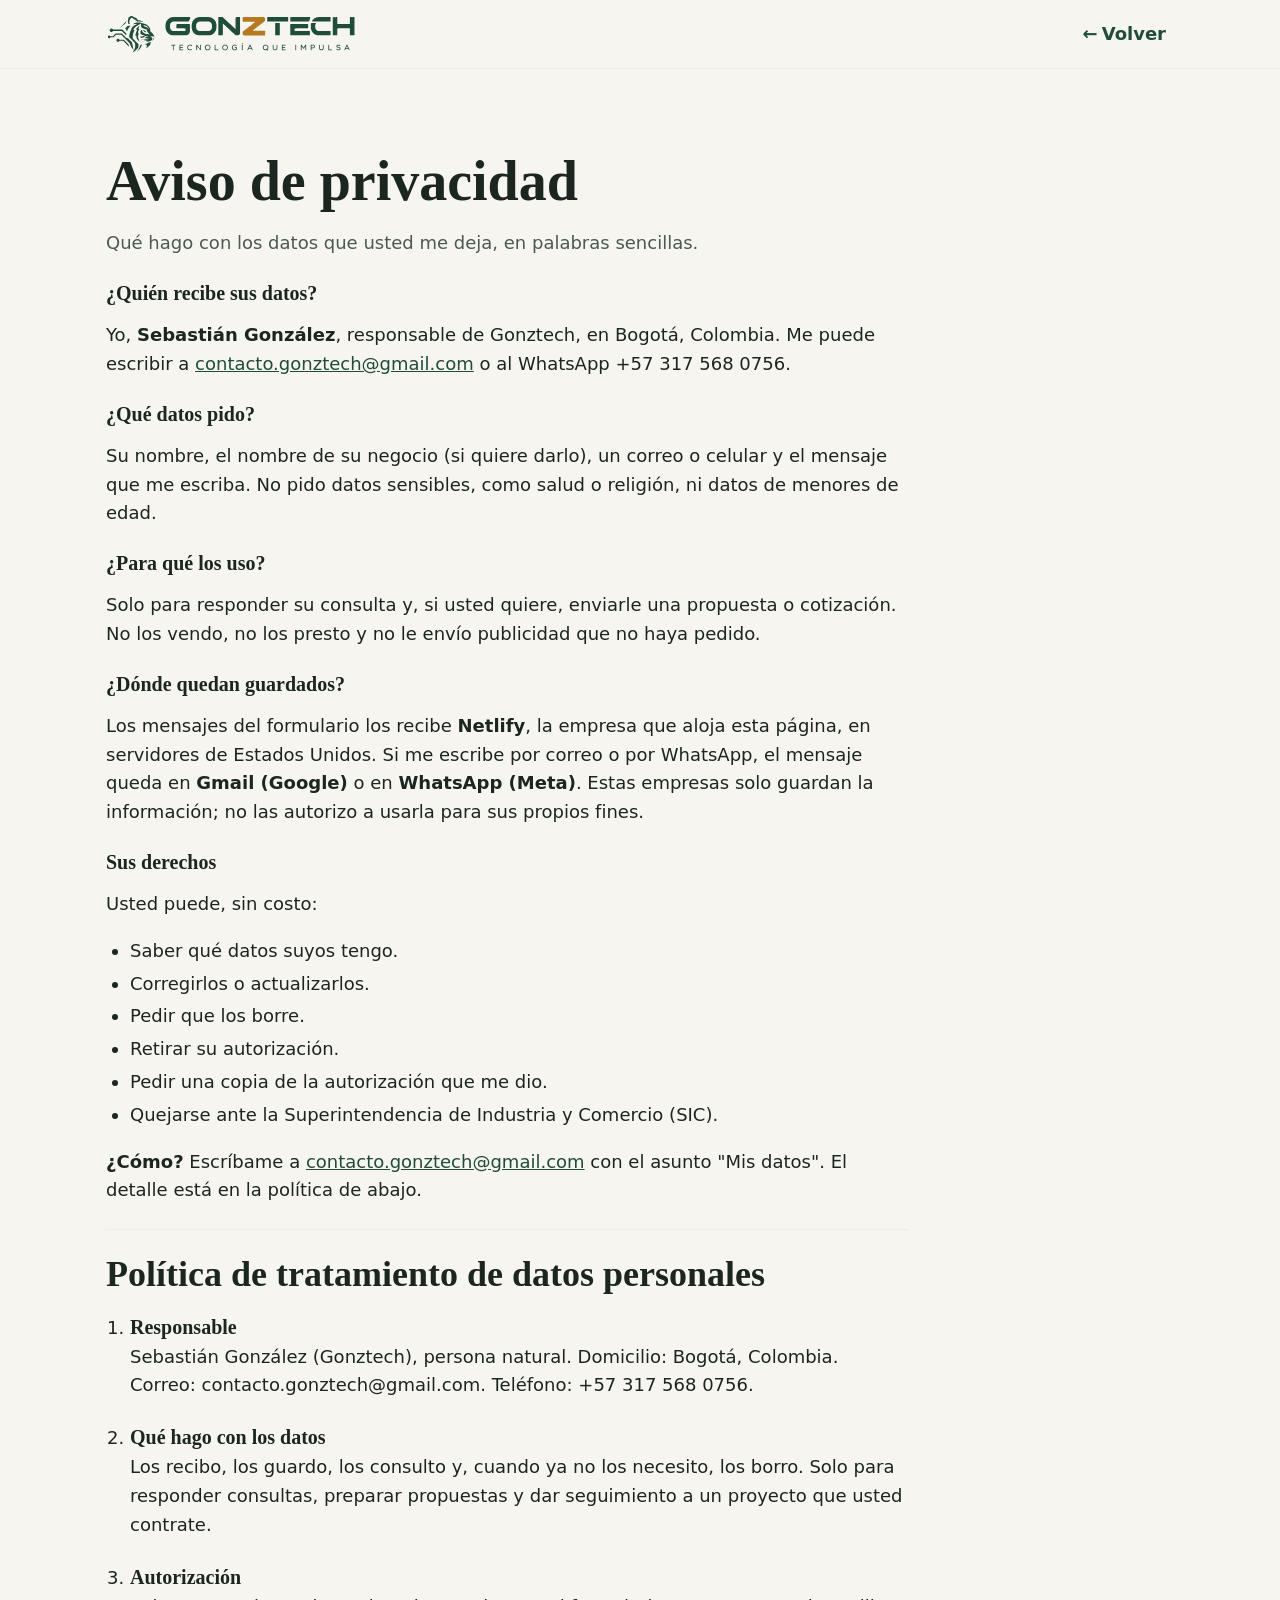
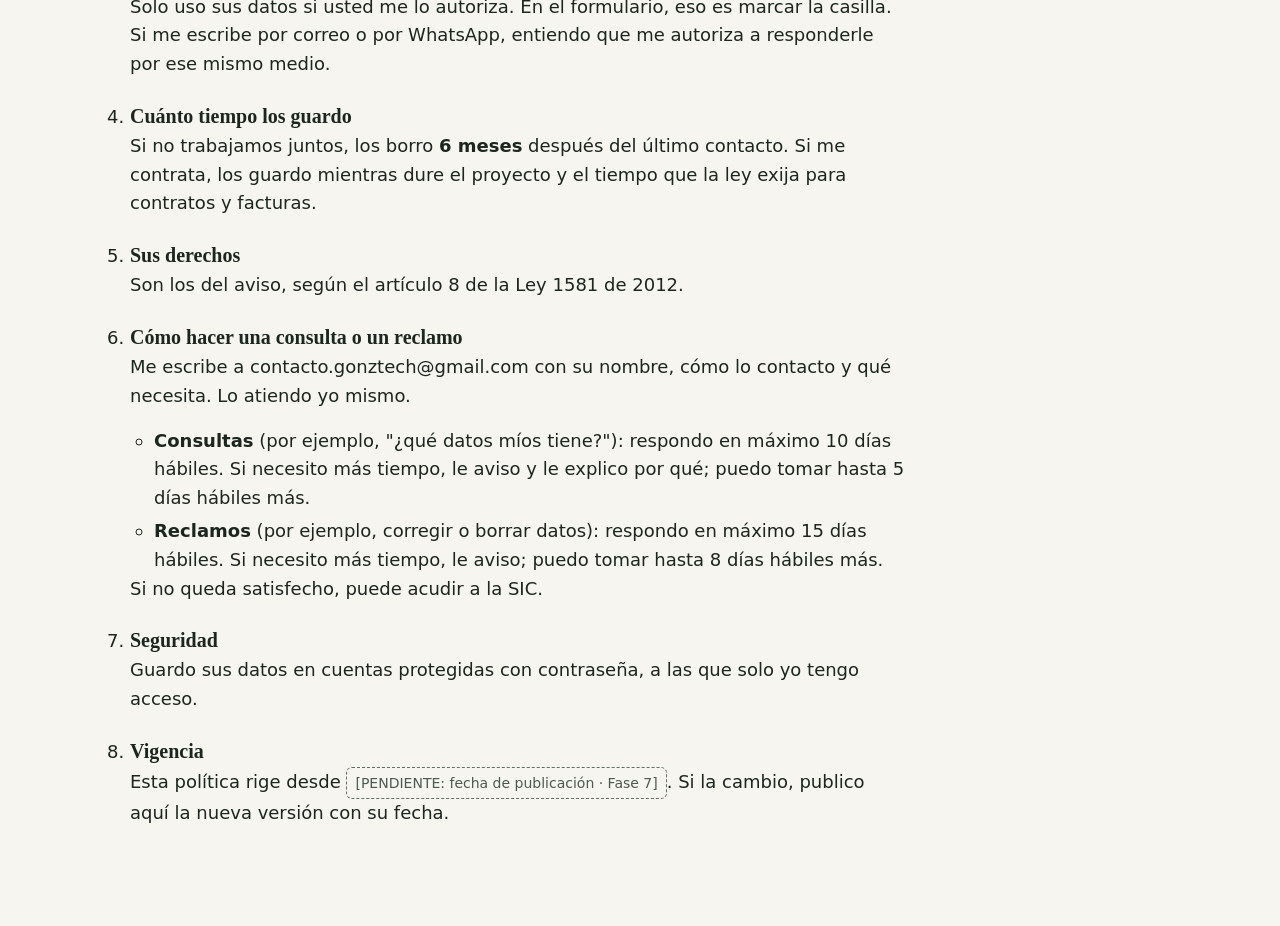
==== privacidad.html @ 0b32bffa "Página de presentación de Gonztech" ====
<!doctype html>
<html lang="es">
<head>
  <meta charset="utf-8">
  <meta name="viewport" content="width=device-width, initial-scale=1">
  <title>Aviso de privacidad – Gonztech</title>
  <meta name="description" content="Qué hace Sebastián González (Gonztech) con los datos que usted deja en la página, sus derechos y cómo ejercerlos.">
  <link rel="icon" href="img/favicon.svg" type="image/svg+xml">
  <link rel="stylesheet" href="css/estilos.css">
</head>
<body>
  <!-- Aviso de privacidad (HU-14) y política de tratamiento de datos (CC-08), según la Ley 1581 de 2012
       y el Decreto 1377 de 2013. Texto aprobado por Sebastián; pendiente revisión de un abogado (Fase 7). -->
  <a class="saltar" href="#contenido">Saltar al contenido</a>

  <header class="encabezado">
    <div class="contenedor encabezado__fila">
      <a class="marca" href="index.html">
        <img class="marca__logo" src="img/logo-tigre.svg" alt="" width="50" height="40">
        <!-- Nombre y eslogan calcados de la imagen de Sebastián (CC-10). El eslogan solo se ve en computador:
             en celular quedaría de unos 5 px y no se leería. -->
        <span class="marca__texto">
          <img class="marca__nombre" src="img/nombre.svg" alt="Gonztech" width="140" height="16">
          <img class="marca__eslogan" src="img/eslogan.svg" alt="Tecnología que impulsa" width="140" height="9">
        </span>
      </a>
      <a class="enlace-volver" href="index.html"><span aria-hidden="true">←</span> Volver<span class="solo-lector"> al inicio</span></a>
    </div>
  </header>

  <main id="contenido" class="seccion" tabindex="-1">
    <div class="contenedor legal">
      <h1>Aviso de privacidad</h1>
      <p class="seccion__intro">Qué hago con los datos que usted me deja, en palabras sencillas.</p>

      <!-- AVISO (CA-14.1): responsable, finalidad, derechos y cómo ejercerlos -->
      <section aria-labelledby="t-quien">
        <h2 id="t-quien">¿Quién recibe sus datos?</h2>
        <p>Yo, <strong>Sebastián González</strong>, responsable de Gonztech, en Bogotá, Colombia. Me puede escribir a
          <a href="mailto:contacto.gonztech@gmail.com">contacto.gonztech@gmail.com</a> o al WhatsApp +57 317 568 0756.</p>
      </section>

      <section aria-labelledby="t-que">
        <h2 id="t-que">¿Qué datos pido?</h2>
        <p>Su nombre, el nombre de su negocio (si quiere darlo), un correo o celular y el mensaje que me escriba.
          No pido datos sensibles, como salud o religión, ni datos de menores de edad.</p>
      </section>

      <section aria-labelledby="t-para">
        <h2 id="t-para">¿Para qué los uso?</h2>
        <p>Solo para responder su consulta y, si usted quiere, enviarle una propuesta o cotización.
          No los vendo, no los presto y no le envío publicidad que no haya pedido.</p>
      </section>

      <section aria-labelledby="t-donde">
        <h2 id="t-donde">¿Dónde quedan guardados?</h2>
        <p>Los mensajes del formulario los recibe <strong>Netlify</strong>, la empresa que aloja esta página, en servidores de Estados Unidos.
          Si me escribe por correo o por WhatsApp, el mensaje queda en <strong>Gmail (Google)</strong> o en <strong>WhatsApp (Meta)</strong>.
          Estas empresas solo guardan la información; no las autorizo a usarla para sus propios fines.</p>
      </section>

      <section aria-labelledby="t-derechos">
        <h2 id="t-derechos">Sus derechos</h2>
        <p>Usted puede, sin costo:</p>
        <ul>
          <li>Saber qué datos suyos tengo.</li>
          <li>Corregirlos o actualizarlos.</li>
          <li>Pedir que los borre.</li>
          <li>Retirar su autorización.</li>
          <li>Pedir una copia de la autorización que me dio.</li>
          <li>Quejarse ante la Superintendencia de Industria y Comercio (SIC).</li>
        </ul>
        <p><strong>¿Cómo?</strong> Escríbame a
          <a href="mailto:contacto.gonztech@gmail.com?subject=Mis%20datos">contacto.gonztech@gmail.com</a> con el asunto "Mis datos".
          El detalle está en la política de abajo.</p>
      </section>

      <!-- POLÍTICA DE TRATAMIENTO (CC-08): contenido del artículo 13 del Decreto 1377 de 2013 -->
      <section class="legal__politica" aria-labelledby="politica">
        <h2 id="politica">Política de tratamiento de datos personales</h2>
        <ol class="legal__puntos">
          <li>
            <h3>Responsable</h3>
            <p>Sebastián González (Gonztech), persona natural. Domicilio: Bogotá, Colombia.
              Correo: contacto.gonztech@gmail.com. Teléfono: +57 317 568 0756.</p>
          </li>
          <li>
            <h3>Qué hago con los datos</h3>
            <p>Los recibo, los guardo, los consulto y, cuando ya no los necesito, los borro.
              Solo para responder consultas, preparar propuestas y dar seguimiento a un proyecto que usted contrate.</p>
          </li>
          <li>
            <h3>Autorización</h3>
            <p>Solo uso sus datos si usted me lo autoriza. En el formulario, eso es marcar la casilla.
              Si me escribe por correo o por WhatsApp, entiendo que me autoriza a responderle por ese mismo medio.</p>
          </li>
          <li>
            <h3>Cuánto tiempo los guardo</h3>
            <p>Si no trabajamos juntos, los borro <strong>6 meses</strong> después del último contacto.
              Si me contrata, los guardo mientras dure el proyecto y el tiempo que la ley exija para contratos y facturas.</p>
          </li>
          <li>
            <h3>Sus derechos</h3>
            <p>Son los del aviso, según el artículo 8 de la Ley 1581 de 2012.</p>
          </li>
          <li>
            <h3>Cómo hacer una consulta o un reclamo</h3>
            <p>Me escribe a contacto.gonztech@gmail.com con su nombre, cómo lo contacto y qué necesita. Lo atiendo yo mismo.</p>
            <ul>
              <li><strong>Consultas</strong> (por ejemplo, "¿qué datos míos tiene?"): respondo en máximo 10 días hábiles.
                Si necesito más tiempo, le aviso y le explico por qué; puedo tomar hasta 5 días hábiles más.</li>
              <li><strong>Reclamos</strong> (por ejemplo, corregir o borrar datos): respondo en máximo 15 días hábiles.
                Si necesito más tiempo, le aviso; puedo tomar hasta 8 días hábiles más.</li>
            </ul>
            <p>Si no queda satisfecho, puede acudir a la SIC.</p>
          </li>
          <li>
            <h3>Seguridad</h3>
            <!-- Si Sebastián activa la verificación en dos pasos en el Gmail, se puede decir aquí. -->
            <p>Guardo sus datos en cuentas protegidas con contraseña, a las que solo yo tengo acceso.</p>
          </li>
          <li>
            <h3>Vigencia</h3>
            <p>Esta política rige desde <span class="pendiente">[PENDIENTE: fecha de publicación · Fase 7]</span>.
              Si la cambio, publico aquí la nueva versión con su fecha.</p>
          </li>
        </ol>
      </section>
    </div>
  </main>
</body>
</html>
---- css/estilos.css ----
/* =========================================================
   Estilos de la página de Sebastián González
   Orden del archivo:
     1. Variables (colores, letras, espacios)  → arquitectura.md §4
     2. Base (lo que aplica a toda la página)
     3. Utilidades (piezas reutilizables)
     4. Encabezado
     5. Secciones
     6. Pie de página
     7. Pantallas más grandes (tablet y computador)
   Regla: se escribe primero para celular y luego se AGREGA
   lo de pantallas grandes con @media (min-width: ...).
   ========================================================= */


/* ---------- 1. VARIABLES · tono Bosque (ADR-007) ---------- */
/* Para cambiar un color en toda la página, se cambia SOLO aquí. */
:root {
  /* Colores (contrastes verificados con WCAG 2.1) */
  --color-primario: #1F4D3A;      /* verde bosque · 9,6:1 con texto blanco */
  --color-texto: #1C2620;         /* 14,3:1 sobre el fondo */
  --color-texto-suave: #4B5A52;   /* 6,7:1 sobre el fondo */
  --color-fondo: #F7F5EF;         /* crema */
  --color-fondo-alterno: #ECEEE3; /* secciones alternas */
  --color-acento: #B7791F;        /* dorado: SOLO adornos, NUNCA texto (CA-00.6) */
  --color-borde: #5F6F66;         /* bordes de campos · 4,9:1 */
  --color-error: #B42318;         /* mensajes de error · 6,0:1 */
  --color-blanco: #FFFFFF;

  /* Letras: fuentes que ya trae cada dispositivo (ADR-005) */
  --fuente: system-ui, -apple-system, "Segoe UI", Roboto, sans-serif;
  --fuente-titulos: Georgia, "Times New Roman", serif;
  --texto-base: 1rem;                          /* 16 px */
  --titulo-1: clamp(2.1rem, 7vw, 3.5rem);      /* crece con la pantalla, entre un mínimo y un máximo */
  --titulo-2: clamp(1.5rem, 4.5vw, 2.25rem);
  --titulo-3: 1.25rem;

  /* Espacios: una sola escala para que todo se vea ordenado */
  --espacio-1: 4px;
  --espacio-2: 8px;
  --espacio-3: 16px;
  --espacio-4: 24px;
  --espacio-5: 48px;
  --espacio-6: 80px;

  /* Medidas */
  --ancho-max: 1100px;  /* el contenido no se estira más que esto en pantallas grandes */
  --toque-min: 44px;    /* tamaño mínimo para tocar con el dedo */
  --radio: 16px;        /* tarjetas */
  --radio-pildora: 999px; /* botones redondeados */
  --alto-encabezado: 68px;
  --tamano-flotante: 56px; /* botón flotante de WhatsApp: más grande que el mínimo de 44 px */
}


/* ---------- 2. BASE ---------- */

/* box-sizing: el ancho de una caja INCLUYE su borde y su relleno.
   Evita que las cajas se salgan de la pantalla (CA-00.2). */
*,
*::before,
*::after {
  box-sizing: border-box;
}

html {
  /* Al ir a #servicios, deja espacio para que el encabezado fijo no tape el título */
  scroll-padding-top: calc(var(--alto-encabezado) + var(--espacio-3));
}

/* Desplazamiento suave, solo si la persona no pidió "reducir movimiento" en su dispositivo */
@media (prefers-reduced-motion: no-preference) {
  html { scroll-behavior: smooth; }
}

body {
  margin: 0;
  font-family: var(--fuente);
  font-size: var(--texto-base);
  line-height: 1.6;
  color: var(--color-texto);
  background-color: var(--color-fondo);
  overflow-wrap: break-word; /* palabras muy largas se parten en vez de salirse */
}

h1, h2, h3 {
  font-family: var(--fuente-titulos);
  line-height: 1.15;
  color: var(--color-texto);
  margin: 0 0 var(--espacio-3);
}
h1 { font-size: var(--titulo-1); }
h2 { font-size: var(--titulo-2); }
h3 { font-size: var(--titulo-3); }

/* La palabra destacada de un título va en cursiva verde: "hecha con <em>cuidado</em>" */
h1 em, h2 em {
  font-style: italic;
  color: var(--color-primario);
}

p { margin: 0 0 var(--espacio-3); }

img, svg {
  max-width: 100%; /* una imagen nunca es más ancha que su contenedor */
  height: auto;
  display: block;
}

a { color: var(--color-primario); }

/* Contorno visible al navegar con teclado (RNF-03).
   :focus-visible solo aparece con teclado, no al tocar con el dedo. */
:focus-visible {
  outline: 3px solid var(--color-primario);
  outline-offset: 3px;
}

/* <main> recibe el foco desde "Saltar al contenido"; no necesita contorno */
main:focus { outline: none; }


/* ---------- 3. UTILIDADES ---------- */

/* Centra el contenido y le da margen a los lados en celular */
.contenedor {
  max-width: var(--ancho-max);
  margin-inline: auto;
  padding-inline: var(--espacio-3);
}

/* Enlace "Saltar al contenido" (CA-00.3):
   escondido fuera de la pantalla hasta que recibe el foco con Tab */
.saltar {
  position: absolute;
  left: var(--espacio-3);
  top: -100px;
  z-index: 100;
  padding: var(--espacio-2) var(--espacio-3);
  background: var(--color-primario);
  color: var(--color-blanco);
  font-weight: 600;
  border-radius: 8px;
  text-decoration: none;
}
.saltar:focus {
  top: var(--espacio-2);
}

/* Texto solo para lectores de pantalla: existe para el lector, pero no ocupa espacio en pantalla.
   (No se usa display:none porque eso también lo esconde del lector.) */
.solo-lector {
  position: absolute;
  width: 1px;
  height: 1px;
  margin: -1px;
  padding: 0;
  overflow: hidden;
  clip: rect(0 0 0 0);
  white-space: nowrap;
  border: 0;
}

/* Marca de contenido pendiente. Solo en la versión de prueba: debe desaparecer antes de publicar. */
.pendiente {
  display: inline-block;
  padding: var(--espacio-1) var(--espacio-2);
  border: 1px dashed var(--color-borde);
  border-radius: 6px;
  color: var(--color-texto-suave);
  font-size: 0.875rem;
}


/* Botones: enlaces con forma de píldora y área de toque de al menos 44 px */
.boton {
  display: inline-flex;
  align-items: center;
  justify-content: center;
  gap: var(--espacio-2);
  min-height: var(--toque-min);
  padding: 10px var(--espacio-4);
  border-radius: var(--radio-pildora);
  font-weight: 600;
  text-decoration: none;
  line-height: 1.2;
}

/* Principal: verde de la marca con texto blanco (9,6:1). También es el de WhatsApp. */
.boton--principal {
  background-color: var(--color-primario);
  color: var(--color-blanco);
}
.boton--principal:hover { background-color: #173D2E; } /* un poco más oscuro al pasar el mouse */

/* Secundario: solo borde */
.boton--borde {
  border: 2px solid var(--color-primario);
  color: var(--color-primario);
}
.boton--borde:hover { background-color: var(--color-fondo-alterno); }

.boton__icono {
  width: 20px;
  height: 20px;
  fill: currentColor; /* toma el mismo color del texto del botón */
  flex-shrink: 0;
}


/* ---------- 4. ENCABEZADO ---------- */

/* position: sticky = se queda pegado arriba al bajar por la página */
.encabezado {
  position: sticky;
  top: 0;
  z-index: 50;
  background-color: var(--color-fondo);
  border-bottom: 1px solid var(--color-fondo-alterno);
}

.encabezado__fila {
  display: flex;
  align-items: center;
  justify-content: space-between;
  min-height: var(--alto-encabezado);
}

.marca {
  display: flex;
  align-items: center;
  gap: var(--espacio-2);
  min-height: var(--toque-min);
  font-weight: 700;
  color: var(--color-primario);
  text-decoration: none;
}

/* Logo de Gonztech (CC-10): tigre + nombre. El eslogan aparece solo en computador (ver §7). */
.marca__logo {
  width: 50px;
  height: 40px;
  flex-shrink: 0;
}
.marca__texto { display: flex; flex-direction: column; gap: 4px; }
.marca__nombre { width: auto; height: 16px; }
.marca__eslogan { display: none; width: auto; height: 9px; }

/* Enlace "← Volver" de las páginas secundarias: corto para que quepa al lado del nombre en celular */
.enlace-volver {
  display: inline-flex;
  align-items: center;
  gap: var(--espacio-1);
  min-height: var(--toque-min);
  padding: 0 var(--espacio-2);
  font-weight: 600;
  color: var(--color-primario);
  text-decoration: none;
}
.enlace-volver:hover { text-decoration: underline; }

/* ----- Menú (HU-04) ----- */

/* SIN JavaScript: los enlaces se muestran siempre, en una fila que baja de renglón si no cabe (CA-04.5) */
.encabezado__fila { flex-wrap: wrap; }

/* Sin JavaScript el encabezado es más alto (dos filas de enlaces); si siguiera pegado arriba
   taparía los títulos al saltar a una sección. Por eso, sin JS, no se queda pegado. */
html:not(.js) .encabezado { position: static; }

.menu {
  display: flex;
  flex-wrap: wrap;
  gap: 0 var(--espacio-3);
  list-style: none;
  margin: 0;
  padding: 0;
}

.menu a {
  display: flex;
  align-items: center;
  min-height: var(--toque-min); /* área de toque de 44 px */
  color: var(--color-texto);
  text-decoration: none;
}
.menu a:hover { color: var(--color-primario); text-decoration: underline; }

/* Botón del menú en celular */
.menu-boton {
  display: inline-flex;
  align-items: center;
  gap: var(--espacio-2);
  min-height: var(--toque-min);
  padding: 0 var(--espacio-3);
  border: 1px solid var(--color-borde);
  border-radius: var(--radio-pildora);
  background: none;
  color: var(--color-primario);
  font: inherit;
  font-weight: 600;
  cursor: pointer;
}
.menu-boton[hidden] { display: none; } /* respeta el atributo hidden aunque arriba diga display */
.menu-boton__icono { width: 20px; height: 20px; }

/* CON JavaScript, en celular: la lista se esconde y aparece como un panel debajo del encabezado */
.js .menu {
  display: none;
}
.js .menu.menu--abierto {
  display: flex;
  flex-direction: column;
  position: absolute; /* se ubica respecto al encabezado (que es sticky) */
  top: 100%;
  left: 0;
  right: 0;
  padding: var(--espacio-2) var(--espacio-3) var(--espacio-3);
  background-color: var(--color-fondo);
  border-bottom: 1px solid var(--color-fondo-alterno);
  box-shadow: 0 8px 16px rgba(0, 0, 0, 0.08);
}
.js .menu.menu--abierto a {
  border-bottom: 1px solid var(--color-fondo-alterno);
}


/* ---------- 5. SECCIONES ---------- */

.seccion {
  padding-block: var(--espacio-5);
}

/* Fondo alterno para separar visualmente una sección de la siguiente */
.seccion--alterna {
  background-color: var(--color-fondo-alterno);
}

/* Párrafo corto debajo del título de una sección */
.seccion__intro {
  color: var(--color-texto-suave);
  max-width: 60ch;
  margin-bottom: var(--espacio-4);
}

/* ----- Tarjetas (Servicios HU-05; se reutilizan en otras secciones) ----- */
/* Grid: en celular una columna; en pantallas más anchas, 2 y 3 columnas (ver §7) */
.tarjetas {
  display: grid;
  gap: var(--espacio-3);
  list-style: none;
  margin: 0;
  padding: 0;
}

.tarjeta {
  background-color: var(--color-fondo);
  border-top: 4px solid var(--color-primario);
  border-radius: var(--radio);
  padding: var(--espacio-4);
}
.tarjeta h3 { margin-bottom: var(--espacio-2); }
.tarjeta p { margin: 0; color: var(--color-texto-suave); }
.tarjeta .pendiente { margin-top: var(--espacio-3); }

/* Tarjeta destacada (NFC): fondo verde muy claro y ocupa todas las columnas del grid */
.tarjeta--destacada {
  grid-column: 1 / -1; /* "de la primera a la última columna" */
  background-color: var(--color-fondo);
  border: 2px solid var(--color-primario);
  border-top-width: 4px;
}
/* ".tarjeta .tarjeta__nota" pesa más que ".tarjeta p", así le gana al margin: 0 de arriba */
.tarjeta .tarjeta__nota {
  margin-top: var(--espacio-2);
  font-size: 0.875rem;
}

/* Bloque "¿Necesita algo más grande?" debajo de las tarjetas de Servicios */
.servicios__mas {
  display: flex;
  flex-direction: column;
  align-items: flex-start;
  gap: var(--espacio-3);
  margin-top: var(--espacio-4);
  padding: var(--espacio-4);
  border: 2px dashed var(--color-borde);
  border-radius: var(--radio);
}
.servicios__mas h3 { margin-bottom: var(--espacio-2); }
.servicios__mas p { margin: 0; color: var(--color-texto-suave); max-width: 60ch; }

/* Íconos de línea: se dibujan con el borde (stroke), no con relleno */
.tarjeta__icono {
  width: 40px;
  height: 40px;
  margin-bottom: var(--espacio-3);
  fill: none;
  stroke: var(--color-primario);
  stroke-width: 1.6;
  stroke-linecap: round;
  stroke-linejoin: round;
}

/* ----- Compromisos (Cómo trabajo, HU-06) ----- */
.compromisos {
  display: grid;
  gap: var(--espacio-4);
  list-style: none;
  margin: 0;
  padding: 0;
}

/* Cada compromiso deja espacio a la izquierda para el check */
.compromiso {
  position: relative;
  padding-left: calc(36px + var(--espacio-3));
}

/* El check verde en círculo se dibuja con CSS (::before), sin imágenes.
   Es decorativo: el lector de pantalla no lo lee. */
.compromiso::before {
  content: "";
  position: absolute;
  left: 0;
  top: 2px;
  width: 36px;
  height: 36px;
  border-radius: 50%;
  background-color: var(--color-primario);
  /* Un check blanco dibujado como imagen SVG dentro del CSS */
  background-image: url("data:image/svg+xml,%3Csvg xmlns='http://www.w3.org/2000/svg' viewBox='0 0 24 24'%3E%3Cpath d='m6 12.5 4 4 8-9' fill='none' stroke='%23fff' stroke-width='2.5' stroke-linecap='round' stroke-linejoin='round'/%3E%3C/svg%3E");
  background-size: 22px;
  background-position: center;
  background-repeat: no-repeat;
}
.compromiso h3 { margin-bottom: var(--espacio-1); }
.compromiso p { margin: 0; color: var(--color-texto-suave); }

/* ----- Proceso (HU-07): línea de tiempo ----- */
/* counter-reset crea un contador llamado "paso" que empieza en 0 */
.proceso {
  list-style: none; /* quitamos los números normales; ponemos los nuestros en círculos */
  margin: 0;
  padding: 0;
  counter-reset: paso;
}

/* En celular: pasos uno debajo del otro, con el círculo a la izquierda (CA-07.2) */
.paso {
  position: relative;
  padding-left: calc(44px + var(--espacio-3));
  padding-bottom: var(--espacio-4);
  counter-increment: paso; /* cada paso suma 1 al contador */
}
.paso:last-child { padding-bottom: 0; }

/* El círculo con el número */
.paso::before {
  content: counter(paso); /* muestra el valor del contador: 1, 2, 3… */
  position: absolute;
  left: 0;
  top: 0;
  display: flex;
  align-items: center;
  justify-content: center;
  width: 44px;
  height: 44px;
  border-radius: 50%;
  background-color: var(--color-primario);
  color: var(--color-blanco);
  font-family: var(--fuente-titulos);
  font-weight: 700;
  font-size: 1.25rem;
}

/* La línea que une un círculo con el siguiente (no va en el último paso) */
.paso:not(:last-child)::after {
  content: "";
  position: absolute;
  left: 21px;   /* centro del círculo: 44 / 2 − 1 */
  top: 44px;
  bottom: 0;
  width: 2px;
  background-color: var(--color-acento); /* dorado: es solo un adorno, no texto (CA-00.6) */
}

.paso h3 { margin-bottom: var(--espacio-1); padding-top: 8px; }
.paso p { margin: 0; color: var(--color-texto-suave); }

/* ----- Proyectos (HU-08) ----- */
.proyectos {
  display: grid;
  gap: var(--espacio-4);
  list-style: none;
  margin: 0;
  padding: 0;
}

.proyecto {
  display: flex;
  flex-direction: column;
  overflow: hidden; /* para que la imagen respete las esquinas redondeadas */
  background-color: var(--color-fondo);
  border: 1px solid var(--color-fondo-alterno);
  border-radius: var(--radio);
}

/* Zona de la imagen: misma altura en todas las tarjetas */
.proyecto__imagen {
  aspect-ratio: 16 / 10;
  background-color: var(--color-primario);
}
.proyecto__imagen > img {
  width: 100%;
  height: 100%;
  object-fit: cover;
}

/* Variante con 3 capturas de celular, una al lado de la otra */
.proyecto__imagen--celulares {
  display: flex;
  justify-content: center;
  align-items: center;
  gap: 4%;
  padding: 5% 6% 0;
  overflow: hidden;
  background-color: var(--color-fondo-alterno);
}
.proyecto__imagen--celulares > img {
  width: 30%;
  height: auto;
  align-self: flex-start;
  border-radius: 12px 12px 0 0;
  box-shadow: 0 6px 18px rgba(0, 0, 0, 0.18);
}
/* La del medio un poco más arriba, para que se vea como un abanico */
.proyecto__imagen--celulares > img:nth-child(2) { margin-top: -3%; }

.proyecto__texto { padding: var(--espacio-4); }
.proyecto__texto h3 { margin-bottom: var(--espacio-3); }
.proyecto__texto p { color: var(--color-texto-suave); margin-bottom: var(--espacio-2); }
.proyecto__texto p:last-child { margin-bottom: 0; }
.proyecto__texto strong { color: var(--color-texto); }

/* Etiqueta pequeña sobre el título: "Demo · Restaurante".
   ".proyecto__texto .proyecto__etiqueta" le gana al color de ".proyecto__texto p" */
.proyecto__texto .proyecto__etiqueta {
  font-size: 0.8rem;
  font-weight: 700;
  letter-spacing: 0.06em;
  text-transform: uppercase;
  color: var(--color-primario);
}

/* Enlace "Ver las pantallas" al final del texto de una tarjeta de proyecto (HU-09) */
.proyecto__texto .boton { margin-top: var(--espacio-3); }

/* ----- Página de detalle de un proyecto (HU-09) ----- */
.proyecto__etiqueta-sola {
  font-size: 0.8rem;
  font-weight: 700;
  letter-spacing: 0.06em;
  text-transform: uppercase;
  color: var(--color-primario);
}

/* Las pantallas: 1 columna en celular, 2 en tablet y 4 en computador (ver §7) */
.pantallas {
  display: grid;
  gap: var(--espacio-5) var(--espacio-4);
  list-style: none;
  margin: 0 0 var(--espacio-5);
  padding: 0;
}
.pantalla img {
  width: 100%;
  max-width: 320px;
  margin-inline: auto;
  margin-bottom: var(--espacio-3);
  border-radius: 16px;
  box-shadow: 0 8px 24px rgba(0, 0, 0, 0.15);
}
.pantalla h2 { font-size: var(--titulo-3); margin-bottom: var(--espacio-1); }
.pantalla p { margin: 0; color: var(--color-texto-suave); }

/* Título de un bloque que no es una sección completa */
.titulo-pequeno { font-size: var(--titulo-3); margin-bottom: var(--espacio-2); }

/* ----- Portada (HU-01) ----- */
/* En celular: una columna. Primero el texto (lo importante) y el emblema debajo. */
.portada {
  padding-top: var(--espacio-4);
}

.portada__grid {
  display: grid;
  gap: var(--espacio-5);
  align-items: center;
}

.portada__linea {
  color: var(--color-texto-suave);
  font-weight: 600;
}

.portada__frase {
  font-size: 1.2rem;
  max-width: 34ch; /* "ch" = ancho de un carácter: líneas de unas 34 letras se leen mejor */
}

.portada__acciones {
  display: flex;
  flex-wrap: wrap; /* si no caben lado a lado, el segundo botón baja */
  gap: var(--espacio-3);
  margin-top: var(--espacio-4);
}

.portada__emblema {
  width: 100%;
  max-width: 280px;
  justify-self: center;
}


/* ----- Sobre mí (HU-10) ----- */
/* En celular: el emblema pequeño arriba, como firma, y el texto debajo. */
.sobre-mi {
  display: grid;
  gap: var(--espacio-4);
}

.sobre-mi__emblema {
  width: 100%;
  max-width: 160px; /* más pequeño que en la portada para no repetirlo igual */
}

.sobre-mi__entrada {
  font-family: var(--fuente-titulos);
  font-size: 1.25rem;
  color: var(--color-texto);
}

.sobre-mi__lista {
  display: grid;
  gap: var(--espacio-3);
  list-style: none;
  margin: 0;
  padding: 0;
}
.sobre-mi__lista strong { color: var(--color-texto); }
/* Líneas de máximo unas 65 letras: en computador el texto no se estira de lado a lado */
.sobre-mi > div { max-width: 65ch; }


/* ----- Contacto (HU-11) ----- */
/* En celular: una tarjeta debajo de la otra. Desde 768 px: las dos lado a lado (ver §7). */
.contacto__medios {
  display: grid;
  gap: var(--espacio-3);
  list-style: none;
  margin: 0 0 var(--espacio-5);
  padding: 0;
}
.contacto__medio { display: flex; flex-direction: column; align-items: flex-start; gap: var(--espacio-2); }
.contacto__medio h3 { margin: 0; }
/* El dato se ve grande y se puede seleccionar y copiar (CA-11.3).
   overflow-wrap: si el correo no cabe en un celular angosto, se parte en vez de salirse de la tarjeta */
.contacto__dato {
  margin: 0;
  font-size: 1.15rem;
  font-weight: 600;
  color: var(--color-texto);
  overflow-wrap: anywhere;
  user-select: text;
}
.contacto__medio .boton { margin-top: var(--espacio-2); }


/* ----- Formulario (HU-12 y HU-13) ----- */
.formulario-caja {
  max-width: 640px;
  padding: var(--espacio-4);
  background-color: var(--color-fondo);
  border: 1px solid var(--color-fondo-alterno);
  border-radius: var(--radio);
}
.formulario-caja h3 { margin-bottom: var(--espacio-1); }
.formulario__intro { color: var(--color-texto-suave); margin-bottom: var(--espacio-4); }

.formulario { display: grid; gap: var(--espacio-4); }

.campo { display: grid; gap: var(--espacio-1); }
.campo label { font-weight: 600; color: var(--color-texto); }
.campo__nota { font-weight: 400; color: var(--color-texto-suave); font-size: 0.9em; }
.campo__ayuda { margin: 0; font-size: 0.875rem; color: var(--color-texto-suave); }

/* Campos: borde de 4,9:1 (mínimo 3:1 para controles), 44 px de alto y letra de 16 px:
   con menos de 16 px, el iPhone hace zoom solo al tocar el campo */
.campo input,
.campo select,
.campo textarea {
  width: 100%;
  min-height: var(--toque-min);
  padding: 10px 12px;
  border: 1px solid var(--color-borde);
  border-radius: 10px;
  background-color: var(--color-blanco);
  color: var(--color-texto);
  font: inherit;
  font-size: 1rem;
}
.campo textarea { resize: vertical; min-height: 140px; }

/* Campo con error: borde rojo más grueso, no solo el color (WCAG 1.4.1: el error también se dice con texto) */
.campo [aria-invalid="true"] { border: 2px solid var(--color-error); }
.campo__error {
  margin: 0;
  color: var(--color-error);
  font-size: 0.9rem;
  font-weight: 600;
}

/* Casilla de autorización: la casilla a la izquierda y el texto al lado */
.campo--casilla { grid-template-columns: auto 1fr; align-items: start; column-gap: var(--espacio-2); }
.campo--casilla input {
  width: 24px;
  min-height: 24px;
  height: 24px;
  margin: 2px 0 0;
  accent-color: var(--color-primario);
}
.campo--casilla label { font-weight: 400; }
.campo--casilla .campo__error { grid-column: 1 / -1; }

.formulario__enviar { justify-self: start; }
.formulario__enviar[disabled] { opacity: 0.7; cursor: wait; }

/* Resultado del envío: verde si salió bien, rojo si falló */
.formulario__estado:empty { display: none; }
.formulario__estado {
  padding: var(--espacio-3);
  border-radius: 10px;
  font-weight: 600;
}
.formulario__estado--exito { background-color: var(--color-fondo-alterno); color: var(--color-primario); }
.formulario__estado--error { background-color: #FBEAE8; color: var(--color-error); }
.formulario__estado a { color: inherit; }

/* Campo trampa contra robots: fuera de la vista de todos (CA-12.7) */
.trampa { display: none; }


/* ---------- 6. PIE DE PÁGINA ---------- */

.pie {
  padding-block: var(--espacio-4);
  /* Espacio extra abajo para que el botón flotante nunca tape el final del pie (CA-03.2) */
  padding-bottom: calc(var(--tamano-flotante) + var(--espacio-5));
  border-top: 1px solid var(--color-fondo-alterno);
  color: var(--color-texto-suave);
  font-size: 0.9rem;
}

/* En celular: una cosa debajo de la otra. En pantallas anchas: a los dos lados (ver §7). */
.pie__fila {
  display: flex;
  flex-direction: column;
  gap: var(--espacio-2);
}
.pie p { margin: 0; }

/* Logo completo arriba y la línea con el nombre de Sebastián debajo (CA-15.1) */
.pie__marca {
  display: flex;
  flex-direction: column;
  gap: var(--espacio-2);
  font-weight: 600;
  color: var(--color-texto);
}
.pie__logo { display: flex; align-items: center; gap: var(--espacio-2); }
.pie__logo > img { width: 60px; height: 48px; flex-shrink: 0; }
.pie__logo-texto { display: flex; flex-direction: column; gap: 5px; }
.pie__logo-texto img { width: 158px; height: auto; }

/* El enlace del aviso se agranda por dentro para que el área de toque sea de 44 px */
.pie__legal a {
  display: inline-flex;
  align-items: center;
  min-height: var(--toque-min);
}


/* ---------- BOTÓN FLOTANTE DE WHATSAPP (HU-03) ---------- */

/* position: fixed = se queda en el mismo lugar de la pantalla aunque la persona baje */
.whatsapp-flotante {
  position: fixed;
  right: var(--espacio-3);
  /* env(safe-area-inset-bottom): en iPhone sin botón de inicio, evita la barra inferior del sistema */
  bottom: calc(var(--espacio-3) + env(safe-area-inset-bottom, 0px));
  z-index: 40; /* por encima del contenido, por debajo del encabezado y su menú (50) */
  display: flex;
  align-items: center;
  justify-content: center;
  width: var(--tamano-flotante);
  height: var(--tamano-flotante);
  border-radius: 50%;
  background-color: var(--color-primario);
  color: var(--color-blanco);
  box-shadow: 0 4px 12px rgba(0, 0, 0, 0.25);
}
.whatsapp-flotante:hover { background-color: #173D2E; }
.whatsapp-flotante svg {
  width: 30px;
  height: 30px;
  fill: currentColor;
}

/* Escondido en Contacto y en el pie (lo controla main.js).
   visibility: hidden también lo saca del recorrido con Tab, así el teclado no llega a un botón invisible. */
.whatsapp-flotante--oculto {
  opacity: 0;
  visibility: hidden;
  transform: translateY(12px);
}

/* Animación suave al aparecer y desaparecer, solo si la persona no pidió reducir el movimiento */
@media (prefers-reduced-motion: no-preference) {
  .whatsapp-flotante {
    transition: opacity 0.2s, transform 0.2s, visibility 0.2s;
  }
}


/* ---------- AVISO DE PRIVACIDAD (HU-14, CC-08) ---------- */
/* Texto largo: líneas de 70 caracteres como máximo para que se lea cómodo */
.legal > * { max-width: 70ch; }
.legal section { margin-top: var(--espacio-4); }
.legal h2 { font-size: var(--titulo-3); }
.legal ul { padding-left: var(--espacio-4); }
.legal li + li { margin-top: var(--espacio-1); }
.legal__politica {
  margin-top: var(--espacio-5);
  padding-top: var(--espacio-4);
  border-top: 1px solid var(--color-fondo-alterno);
}
.legal__politica h2 { font-size: var(--titulo-2); }
.legal__puntos { padding-left: var(--espacio-4); }
.legal__puntos > li + li { margin-top: var(--espacio-4); }
.legal__puntos h3 { margin-bottom: var(--espacio-1); }

/* ---------- ANIMACIONES SUAVES (CC-11) ---------- */
/* Todo va dentro de "no-preference": si la persona pidió "reducir movimiento" en su celular,
   no se anima nada y la página se ve completa de una vez (WCAG 2.3.3). */
@media (prefers-reduced-motion: no-preference) {

  /* 1. Portada: el texto sube suave, uno detrás de otro, y el emblema aparece después.
        "both" deja el estado final aunque la animación termine. */
  .portada__texto > * { animation: subir 0.6s ease-out both; }
  .portada__texto > :nth-child(2) { animation-delay: 0.1s; }
  .portada__texto > :nth-child(3) { animation-delay: 0.2s; }
  .portada__texto > :nth-child(4) { animation-delay: 0.3s; }
  .portada__emblema { animation: aparecer 0.8s 0.35s ease-out both; }

  /* 2. Al bajar: main.js marca con .revelar lo que está más abajo y le suma .revelar--visto
        cuando entra a la pantalla. Sin JavaScript nada tiene .revelar: todo se ve normal. */
  /* "main .revelar" pesa más que .tarjeta y .proyecto, así su transición no pisa esta */
  main .revelar {
    opacity: 0;
    transform: translateY(16px);
    transition: opacity 0.6s ease-out, transform 0.6s ease-out;
  }
  main .revelar--visto { opacity: 1; transform: none; }

  /* 3. Botones y tarjetas reaccionan al pasar el mouse.
        (hover: hover) = solo en equipos con mouse; en celular el toque no deja la tarjeta "levantada". */
  .boton { transition: background-color 0.2s, transform 0.2s, box-shadow 0.2s; }
  .tarjeta,
  .proyecto { transition: transform 0.25s ease-out, box-shadow 0.25s ease-out; }

  @media (hover: hover) {
    .boton:hover { transform: translateY(-2px); box-shadow: 0 6px 14px rgba(31, 77, 58, 0.25); }
    .tarjeta:hover,
    .proyecto:hover { transform: translateY(-4px); box-shadow: 0 10px 24px rgba(31, 77, 58, 0.14); }
  }
}

@keyframes subir {
  from { opacity: 0; transform: translateY(14px); }
  to   { opacity: 1; transform: none; }
}
@keyframes aparecer {
  from { opacity: 0; transform: scale(0.94); }
  to   { opacity: 1; transform: none; }
}


/* ---------- 7. PANTALLAS MÁS GRANDES ---------- */

/* Tablet: desde 768 px */
@media (min-width: 768px) {
  /* Portada en dos columnas: texto a la izquierda, emblema a la derecha */
  .portada__grid { grid-template-columns: 1.4fr 1fr; }
  .portada__emblema { max-width: 340px; }

  /* Sobre mí: emblema a la izquierda y texto a la derecha */
  .sobre-mi { grid-template-columns: 200px 1fr; gap: var(--espacio-5); align-items: start; }
  .sobre-mi__emblema { max-width: 200px; }

  /* Proyectos y pantallas del detalle en 2 columnas */
  .proyectos,
  .pantallas { grid-template-columns: repeat(2, 1fr); }

  /* Contacto: WhatsApp y correo lado a lado */
  .contacto__medios { grid-template-columns: repeat(2, 1fr); }

  /* Tarjetas y compromisos en 2 columnas */
  .tarjetas,
  .compromisos { grid-template-columns: repeat(2, 1fr); }

  /* Tarjeta destacada: ícono a la izquierda y texto a la derecha */
  .tarjeta--destacada {
    display: flex;
    gap: var(--espacio-4);
    align-items: flex-start;
  }
  .tarjeta--destacada .tarjeta__icono { flex-shrink: 0; margin-bottom: 0; width: 48px; height: 48px; }

  /* "¿Necesita algo más grande?": texto a la izquierda, botón a la derecha */
  .servicios__mas {
    flex-direction: row;
    align-items: center;
    justify-content: space-between;
  }
  .servicios__mas .boton { flex-shrink: 0; }

  /* Pie: marca a la izquierda, año y aviso a la derecha */
  .pie__fila {
    flex-direction: row;
    justify-content: space-between;
    align-items: center;
  }
}

/* Computador: desde 1024 px */
@media (min-width: 1024px) {
  body { font-size: 1.125rem; } /* 18 px */

  /* Encabezado: el nombre más grande y el eslogan debajo, que aquí sí se lee */
  .marca__nombre { height: 22px; }
  .marca__eslogan { display: block; height: 12px; }

  /* Tarjetas y compromisos en 3 columnas */
  .tarjetas,
  .compromisos { grid-template-columns: repeat(3, 1fr); }
  .compromisos { gap: var(--espacio-5) var(--espacio-4); }

  /* Pantallas del detalle: las 4 en una fila */
  .pantallas { grid-template-columns: repeat(4, 1fr); }

  /* Proceso: los 7 pasos en una fila, con la línea horizontal */
  .proceso {
    display: grid;
    grid-template-columns: repeat(7, 1fr);
    gap: var(--espacio-3);
  }
  .paso {
    padding-left: 0;
    padding-top: calc(44px + var(--espacio-3));
    padding-bottom: 0;
  }
  .paso h3 { font-size: 1.1rem; padding-top: 0; }
  .paso p { font-size: 0.95rem; }
  .paso:not(:last-child)::after {
    left: 44px;                              /* empieza donde termina el círculo */
    right: calc(-1 * var(--espacio-3));      /* y cruza el espacio hasta el siguiente paso */
    top: 21px;
    bottom: auto;
    width: auto;
    height: 2px;
  }

  /* Menú horizontal siempre visible; el botón ya no hace falta */
  .encabezado__fila { flex-wrap: nowrap; }
  .menu-boton,
  .menu-boton:not([hidden]) { display: none; }
  .js .menu,
  .js .menu.menu--abierto {
    display: flex;
    flex-direction: row;
    position: static;
    padding: 0;
    border: 0;
    box-shadow: none;
    gap: var(--espacio-4);
  }
  .js .menu.menu--abierto a { border-bottom: 0; }
  .seccion { padding-block: var(--espacio-6); }
}
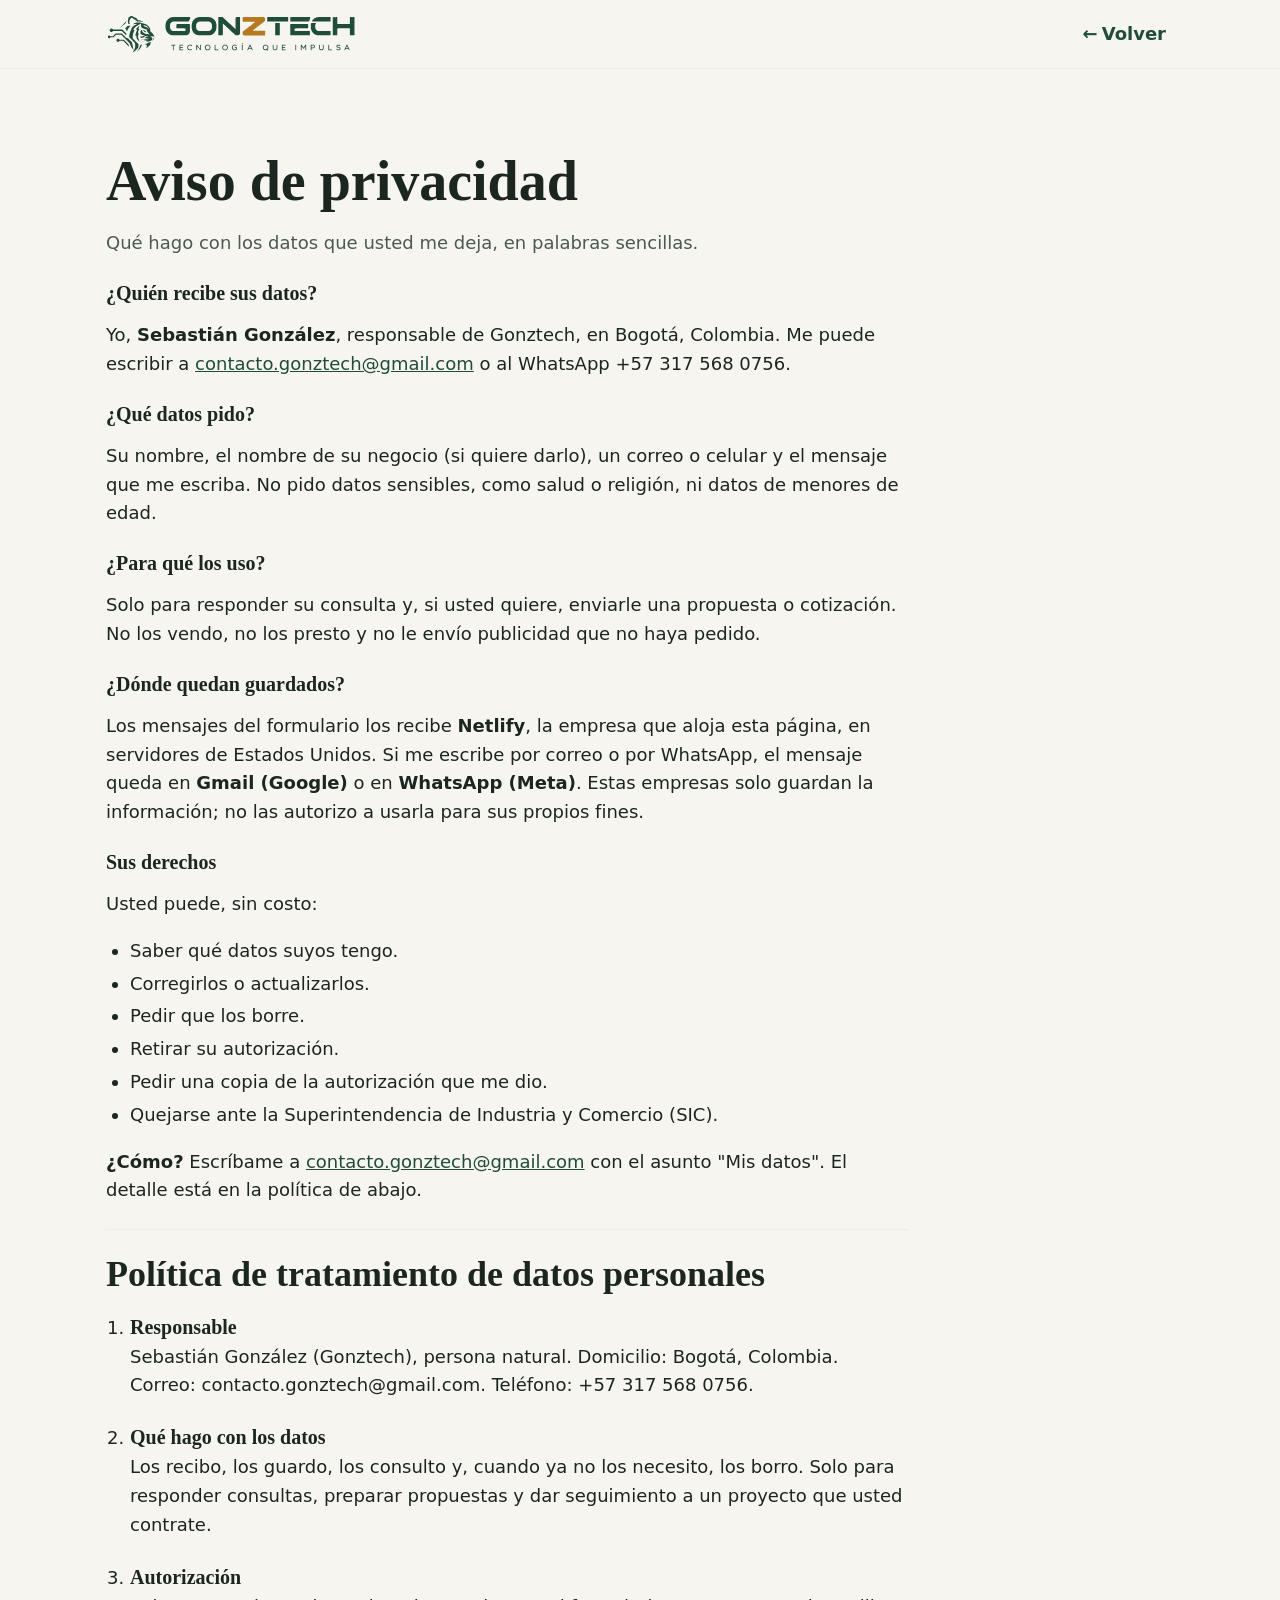
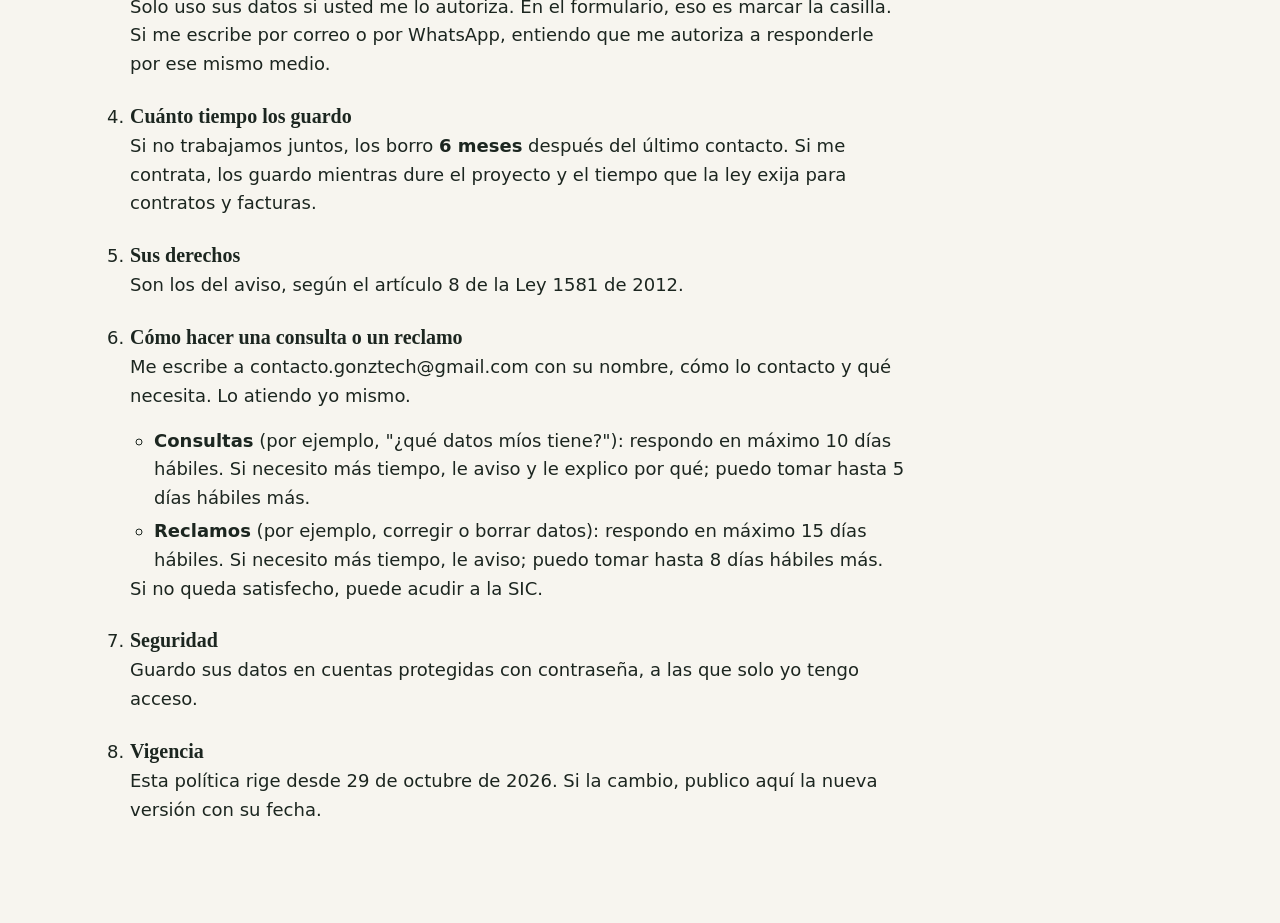
==== commit 6ebbc9e3: "Aviso de privacidad: fecha de vigencia 29 de octubre de 2026" ====
--- a/privacidad.html
+++ b/privacidad.html
@@ -121,7 +121,7 @@
           </li>
           <li>
             <h3>Vigencia</h3>
-            <p>Esta política rige desde <span class="pendiente">[PENDIENTE: fecha de publicación · Fase 7]</span>.
+            <p>Esta política rige desde <time datetime="2026-10-29">29 de octubre de 2026</time>.
               Si la cambio, publico aquí la nueva versión con su fecha.</p>
           </li>
         </ol>
